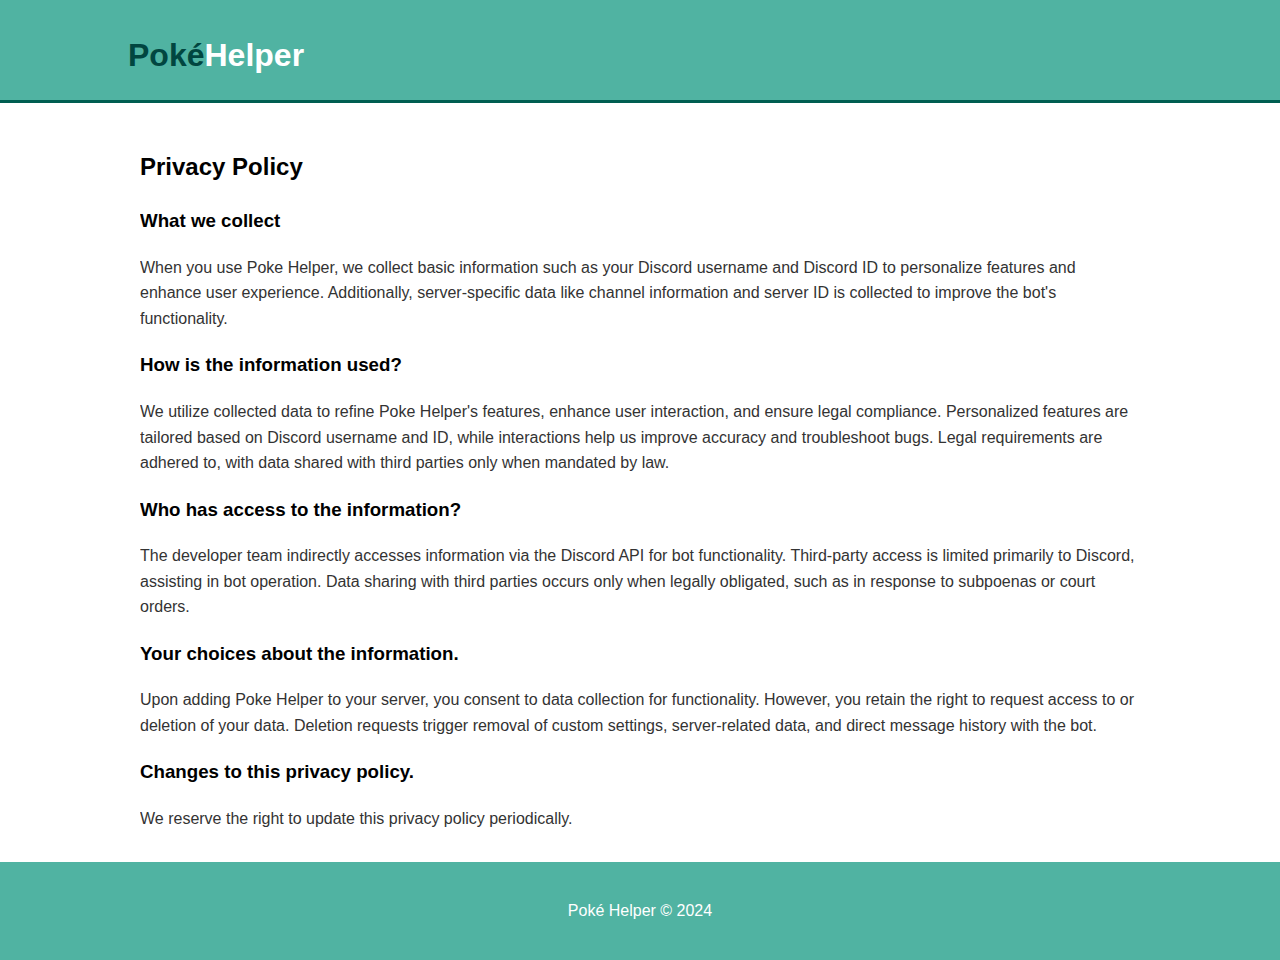
==== pp.html @ 3c1e4a1c "Create pp.html" ====
<!DOCTYPE html>
<html lang="en">
<head>
    <meta charset="UTF-8">
    <meta name="viewport" content="width=device-width, initial-scale=1.0">
    <title>Poké Helper</title>
    <link rel="shortcut icon" type="image/x-icon" href="https://i.ibb.co/fQHh57r/green-pokeball-by-jormxdos-dfgb82o-fullview.png" />
    <link rel="stylesheet" href="style.css">
</head>
<body>
    <header>
        <div class="container">
            <div id="branding">
                <h1><span class="highlight">Poké</span>Helper</h1>
            </div>
        </div>
    </header>

    <section class="privacy-policy">
        <div class="container">
            <h2>Privacy Policy</h2>
            <h3>What we collect</h3>
            <p>When you use Poke Helper, we collect basic information such as your Discord username and Discord ID to personalize features and enhance user experience. Additionally, server-specific data like channel information and server ID is collected to improve the bot's functionality.</p>
            <h3>How is the information used?</h3>
            <p>We utilize collected data to refine Poke Helper's features, enhance user interaction, and ensure legal compliance. Personalized features are tailored based on Discord username and ID, while interactions help us improve accuracy and troubleshoot bugs. Legal requirements are adhered to, with data shared with third parties only when mandated by law.</p>
            <h3>Who has access to the information?</h3>
            <p>The developer team indirectly accesses information via the Discord API for bot functionality. Third-party access is limited primarily to Discord, assisting in bot operation. Data sharing with third parties occurs only when legally obligated, such as in response to subpoenas or court orders.</p> 
            <h3>Your choices about the information.</h3>
            <p>Upon adding Poke Helper to your server, you consent to data collection for functionality. However, you retain the right to request access to or deletion of your data. Deletion requests trigger removal of custom settings, server-related data, and direct message history with the bot.</p> 
            <h3>Changes to this privacy policy.</h3>
            <p>We reserve the right to update this privacy policy periodically.</p>
        </div>
    </section>

    <footer>
        <p>Poké Helper © 2024</p>
    </footer>
</body>
</html>
---- style.css ----
body {
    font-family: 'Segoe UI', Tahoma, Geneva, Verdana, sans-serif;
    line-height: 1.6;
    margin: 0;
    padding: 0;
    background: #ffffff;
    color: #333;
}
.container {
    width: 80%;
    margin: auto;
    overflow: hidden;
}
header {
    background: #50b3a2;
    color: #ffffff;
    padding-top: 30px;
    min-height: 70px;
    border-bottom: #005e51 3px solid;
}
header a {
    color: #ffffff;
    text-decoration: none;
    text-transform: uppercase;
    font-size: 16px;
}
header ul {
    padding: 0;
    list-style: none;
}
header li {
    float: left;
    display: inline;
    padding: 0 20px 0 20px;
}
header #branding {
    float: left;
}
header #branding h1 {
    margin: 0;
}
header nav {
    float: right;
    margin-top: 10px;
}
header .highlight, header .current a {
    color: #014640;
    font-weight: bold;
}
header a:hover {
    color: #ffffff;
    font-weight: bold;
}
.privacy-policy {
    padding: 15px;
    background: #ffffff;
    margin-top: 10px;
}
.privacy-policy h2, .privacy-policy h3 {
    color: #000000;
}
footer {
    padding: 20px;
    color: #ffffff;
    background: #50b3a2;
    text-align: center;
}
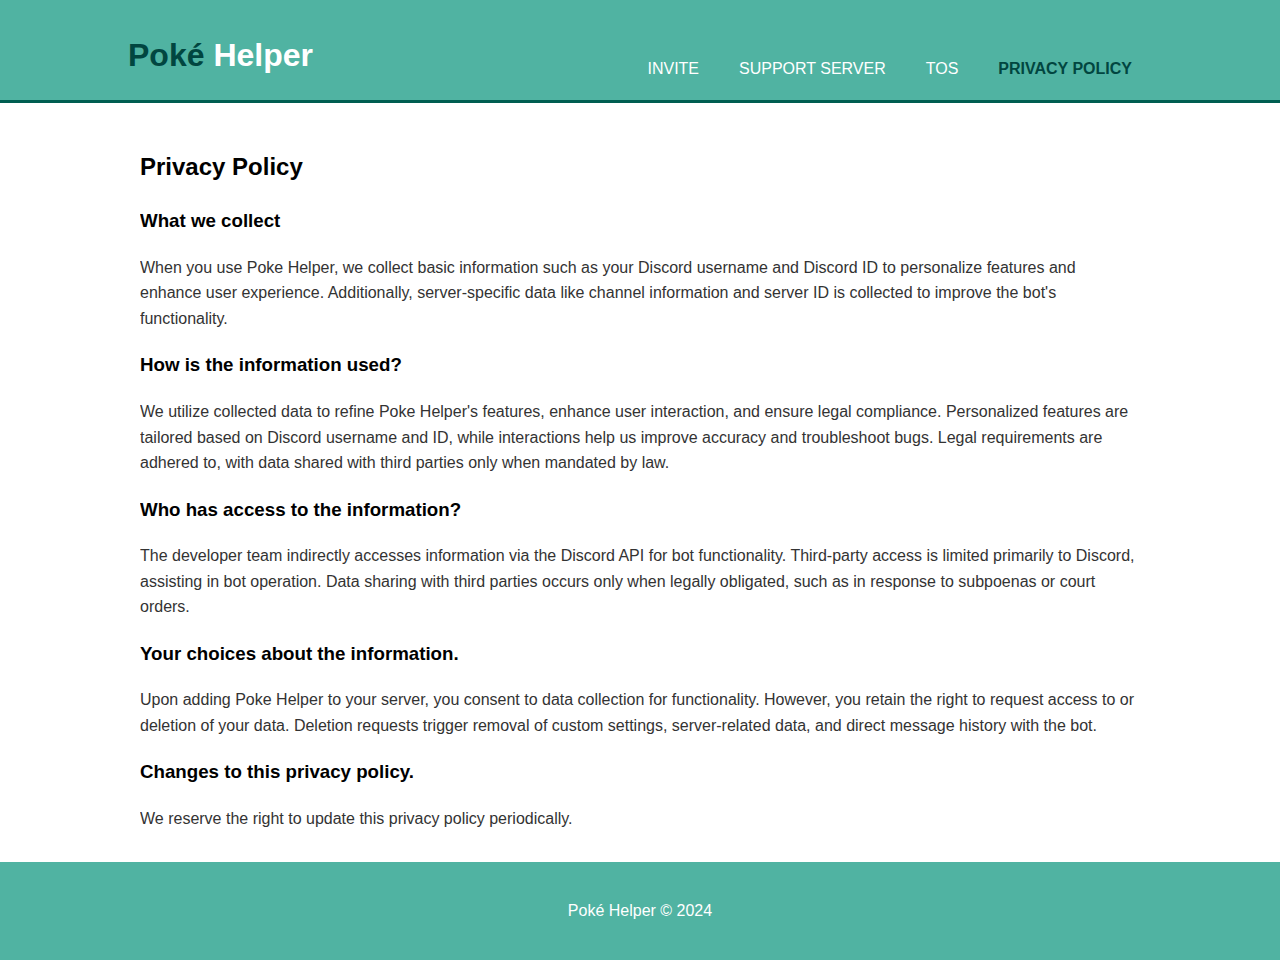
==== commit 9a63ec9e: "update pp.html" ====
--- a/pp.html
+++ b/pp.html
@@ -11,8 +11,16 @@
     <header>
         <div class="container">
             <div id="branding">
-                <h1><span class="highlight">Poké</span>Helper</h1>
+                <h1><span class="highlight">Poké</span> Helper</h1>
             </div>
+            <nav>
+                <ul>
+                    <li><a href="https://discord.com/oauth2/authorize?client_id=1219565055616749608">Invite</a></li>
+                    <li><a href="https://discord.gg/vTf9Pznske">Support Server</a></li>
+                    <li><a href="tos.html">TOS</a></li>
+                    <li class="current"><a href="pp.html">Privacy Policy</a></li>
+                </ul>
+            </nav>
         </div>
     </header>
 
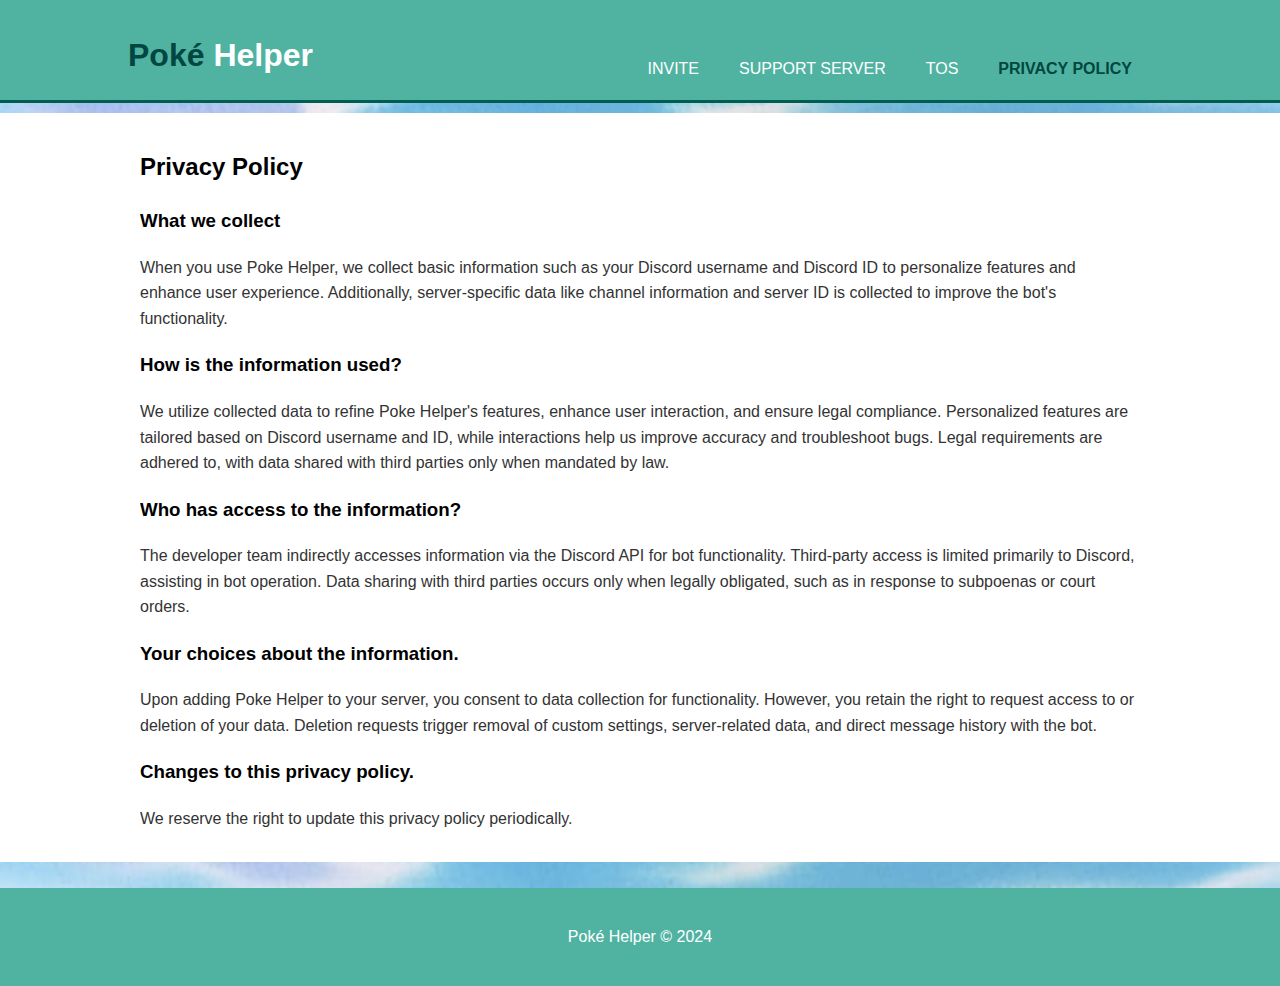
==== commit 52a409ff: "Update website" ====
--- a/pp.html
+++ b/pp.html
@@ -4,7 +4,7 @@
     <meta charset="UTF-8">
     <meta name="viewport" content="width=device-width, initial-scale=1.0">
     <title>Poké Helper</title>
-    <link rel="shortcut icon" type="image/x-icon" href="https://i.ibb.co/fQHh57r/green-pokeball-by-jormxdos-dfgb82o-fullview.png" />
+    <link rel="shortcut icon" type="image/x-icon" href="icon.png" />
     <link rel="stylesheet" href="style.css">
 </head>
 <body>
@@ -39,7 +39,7 @@
             <p>We reserve the right to update this privacy policy periodically.</p>
         </div>
     </section>
-
+    <br>
     <footer>
         <p>Poké Helper © 2024</p>
     </footer>
--- a/style.css
+++ b/style.css
@@ -3,7 +3,8 @@
     line-height: 1.6;
     margin: 0;
     padding: 0;
-    background: #ffffff;
+    background: url("bg.jpg");
+    background-size: 100%;
     color: #333;
 }
 .container {
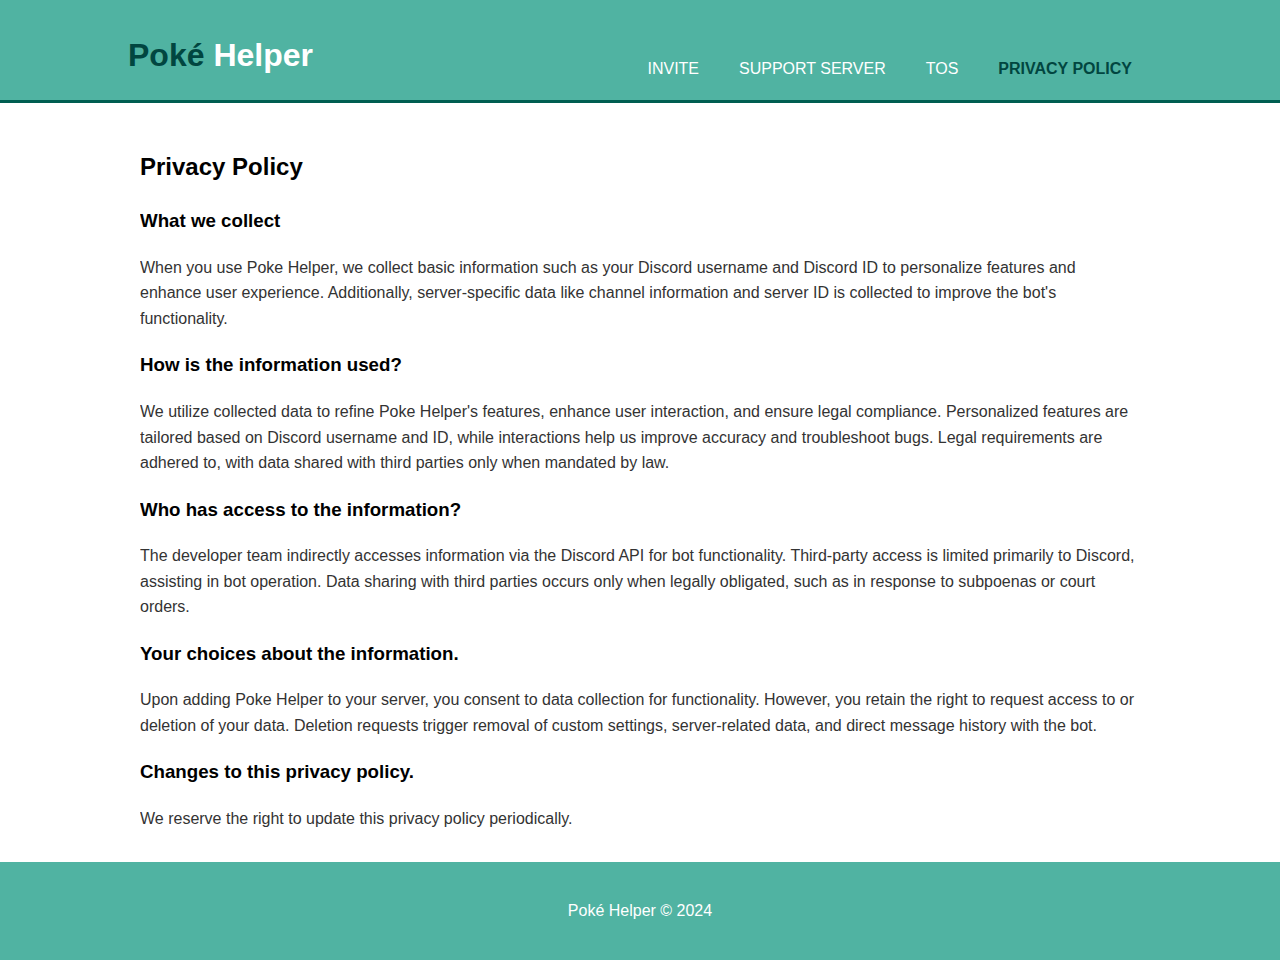
==== commit 1753120b: "Major update" ====
--- a/pp.html
+++ b/pp.html
@@ -39,7 +39,6 @@
             <p>We reserve the right to update this privacy policy periodically.</p>
         </div>
     </section>
-    <br>
     <footer>
         <p>Poké Helper © 2024</p>
     </footer>
--- a/style.css
+++ b/style.css
@@ -3,7 +3,7 @@
     line-height: 1.6;
     margin: 0;
     padding: 0;
-    background: url("bg.jpg");
+    background-image: url("https://e1.pxfuel.com/desktop-wallpaper/302/432/desktop-wallpaper-pokemon-scenery-pokemon-landscape.jpg");
     background-size: 100%;
     color: #333;
 }
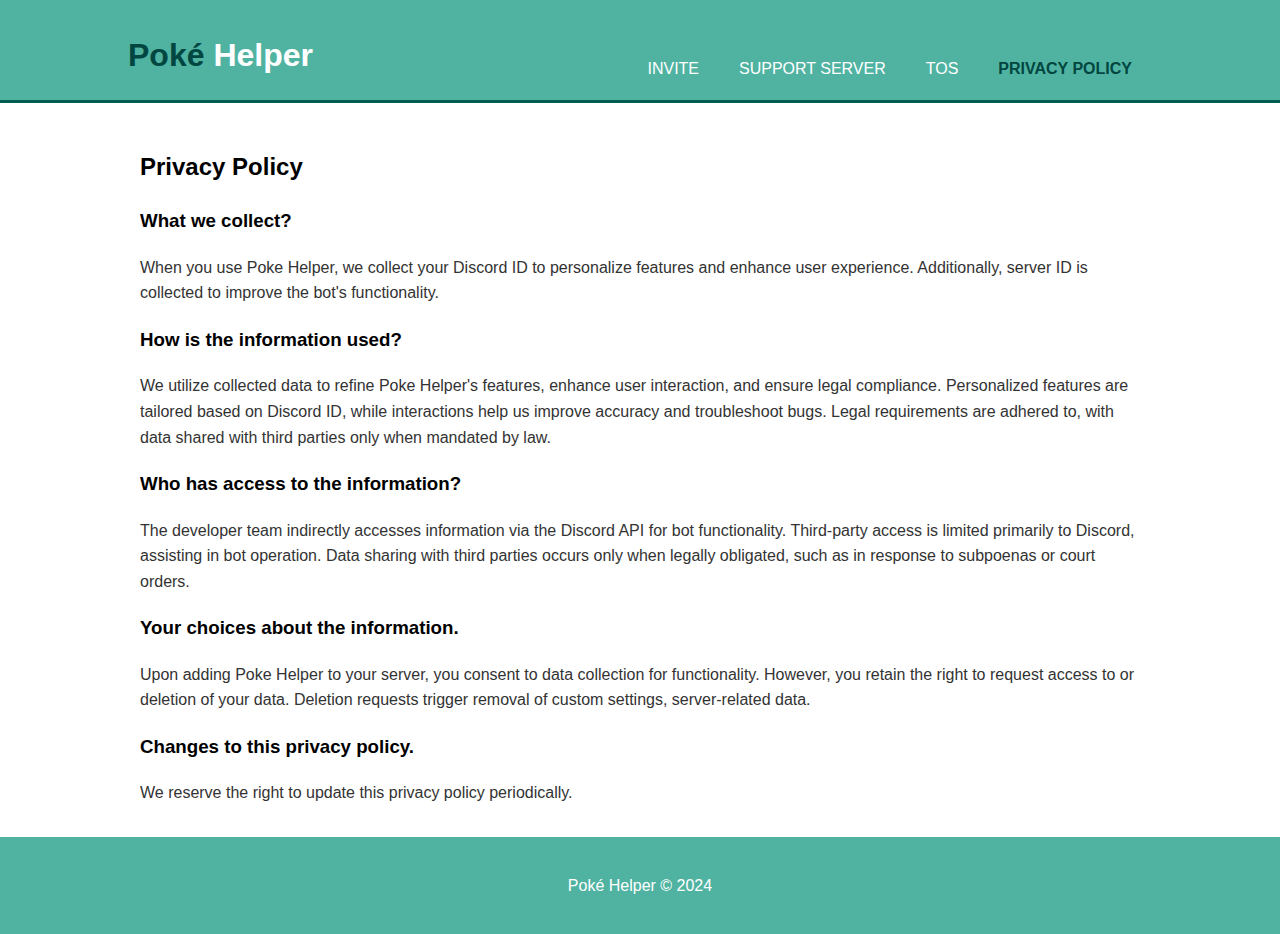
==== commit 9517bea6: "update pp.html" ====
--- a/pp.html
+++ b/pp.html
@@ -27,14 +27,14 @@
     <section class="privacy-policy">
         <div class="container">
             <h2>Privacy Policy</h2>
-            <h3>What we collect</h3>
-            <p>When you use Poke Helper, we collect basic information such as your Discord username and Discord ID to personalize features and enhance user experience. Additionally, server-specific data like channel information and server ID is collected to improve the bot's functionality.</p>
+            <h3>What we collect?</h3>
+            <p>When you use Poke Helper, we collect your Discord ID to personalize features and enhance user experience. Additionally, server ID is collected to improve the bot's functionality.</p>
             <h3>How is the information used?</h3>
-            <p>We utilize collected data to refine Poke Helper's features, enhance user interaction, and ensure legal compliance. Personalized features are tailored based on Discord username and ID, while interactions help us improve accuracy and troubleshoot bugs. Legal requirements are adhered to, with data shared with third parties only when mandated by law.</p>
+            <p>We utilize collected data to refine Poke Helper's features, enhance user interaction, and ensure legal compliance. Personalized features are tailored based on Discord ID, while interactions help us improve accuracy and troubleshoot bugs. Legal requirements are adhered to, with data shared with third parties only when mandated by law.</p>
             <h3>Who has access to the information?</h3>
             <p>The developer team indirectly accesses information via the Discord API for bot functionality. Third-party access is limited primarily to Discord, assisting in bot operation. Data sharing with third parties occurs only when legally obligated, such as in response to subpoenas or court orders.</p> 
             <h3>Your choices about the information.</h3>
-            <p>Upon adding Poke Helper to your server, you consent to data collection for functionality. However, you retain the right to request access to or deletion of your data. Deletion requests trigger removal of custom settings, server-related data, and direct message history with the bot.</p> 
+            <p>Upon adding Poke Helper to your server, you consent to data collection for functionality. However, you retain the right to request access to or deletion of your data. Deletion requests trigger removal of custom settings, server-related data.</p> 
             <h3>Changes to this privacy policy.</h3>
             <p>We reserve the right to update this privacy policy periodically.</p>
         </div>
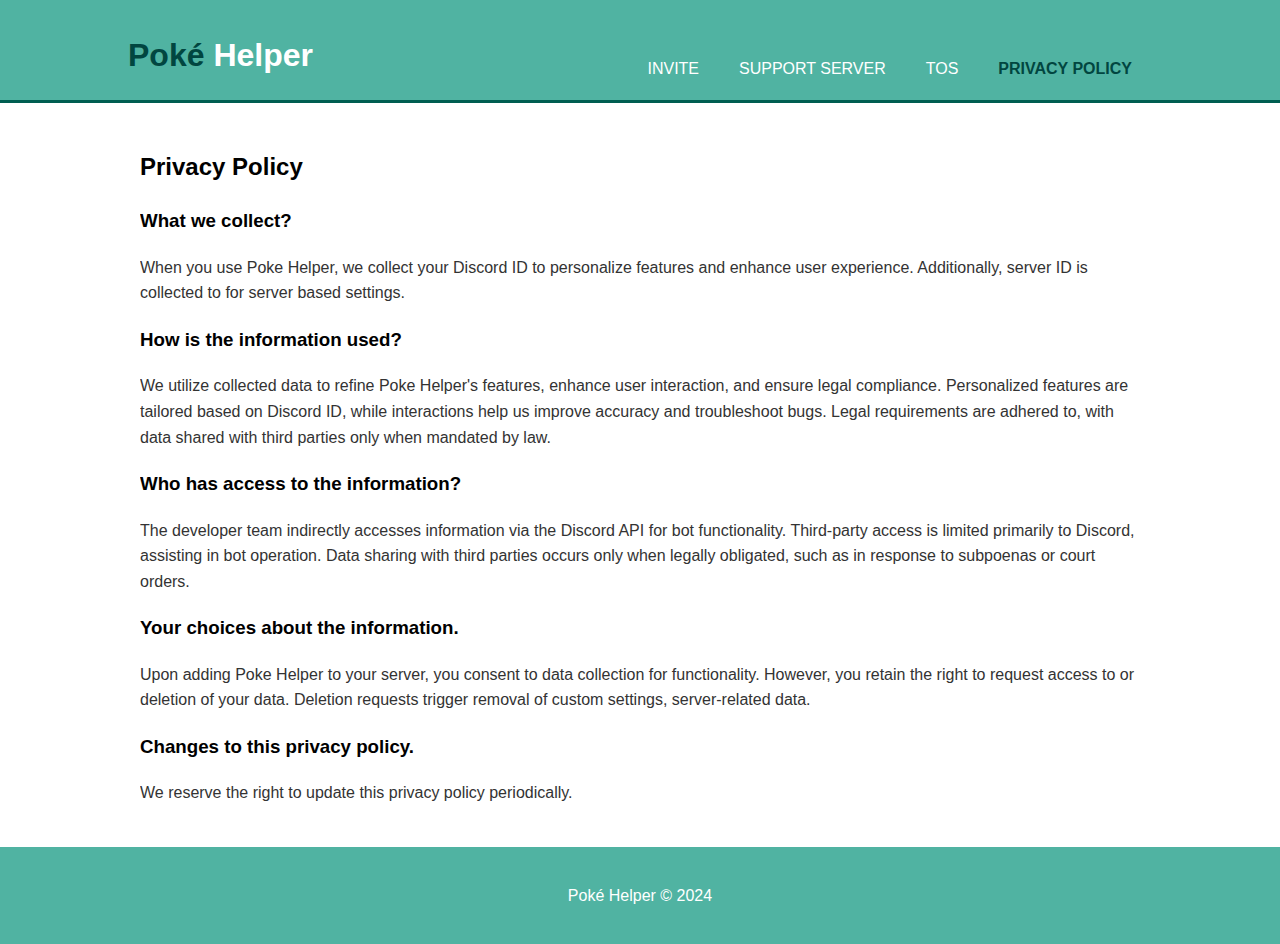
==== commit 66d270d7: "Update pp.html" ====
--- a/pp.html
+++ b/pp.html
@@ -28,7 +28,7 @@
         <div class="container">
             <h2>Privacy Policy</h2>
             <h3>What we collect?</h3>
-            <p>When you use Poke Helper, we collect your Discord ID to personalize features and enhance user experience. Additionally, server ID is collected to improve the bot's functionality.</p>
+            <p>When you use Poke Helper, we collect your Discord ID to personalize features and enhance user experience. Additionally, server ID is collected to for server based settings.</p>
             <h3>How is the information used?</h3>
             <p>We utilize collected data to refine Poke Helper's features, enhance user interaction, and ensure legal compliance. Personalized features are tailored based on Discord ID, while interactions help us improve accuracy and troubleshoot bugs. Legal requirements are adhered to, with data shared with third parties only when mandated by law.</p>
             <h3>Who has access to the information?</h3>
@@ -39,6 +39,7 @@
             <p>We reserve the right to update this privacy policy periodically.</p>
         </div>
     </section>
+    
     <footer>
         <p>Poké Helper © 2024</p>
     </footer>
--- a/style.css
+++ b/style.css
@@ -56,6 +56,7 @@
     padding: 15px;
     background: #ffffff;
     margin-top: 10px;
+    margin-bottom: 10px;
 }
 .privacy-policy h2, .privacy-policy h3 {
     color: #000000;
